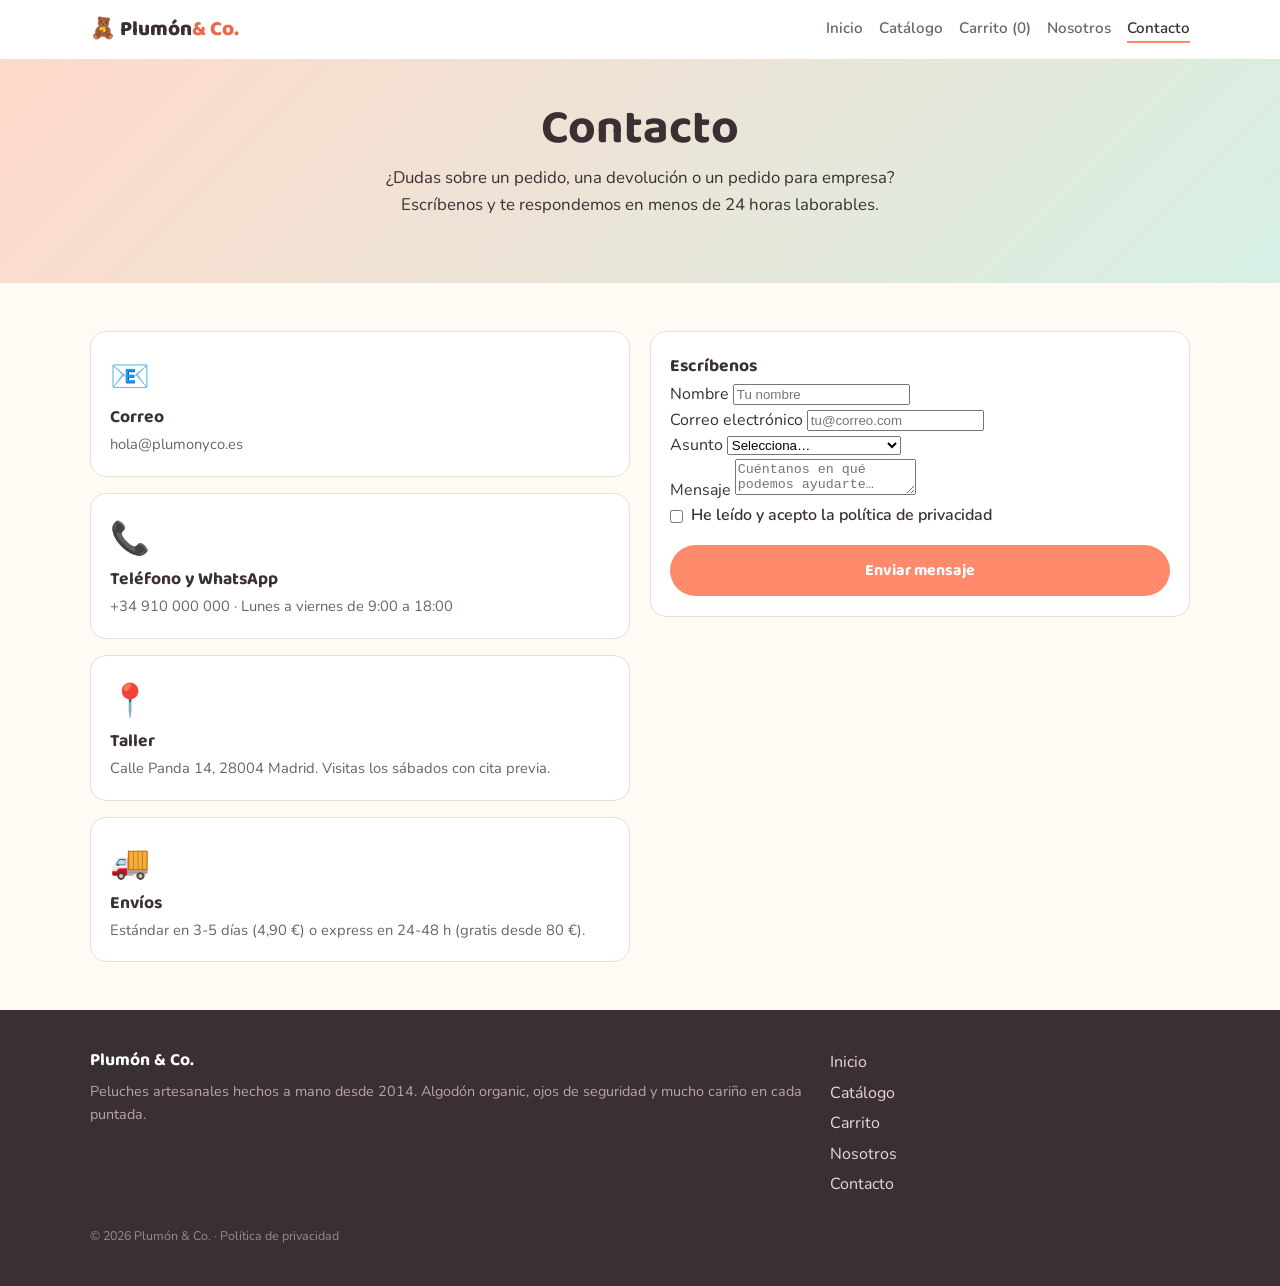
==== contacto.html @ fdba16e4 "first commit" ====
<!DOCTYPE html>
<html lang="es">
<head>
<meta charset="UTF-8">
<meta name="viewport" content="width=device-width, initial-scale=1.0">
<title>Contacto · Plumón &amp; Co.</title>
<link rel="preconnect" href="https://fonts.googleapis.com">
<link rel="preconnect" href="https://fonts.gstatic.com" crossorigin>
<link href="https://fonts.googleapis.com/css2?family=Baloo+2:wght@600;700;800&family=Nunito:wght@400;600;700&display=swap" rel="stylesheet">
<link rel="stylesheet" href="assets/css/styles.css">
</head>
<body>

<header class="header">
  <div class="container header__inner">
    <a class="logo" href="index.html">🧸 Plumón<span>&amp; Co.</span></a>
    <nav class="nav">
      <a href="index.html">Inicio</a>
      <a href="catalogo.html">Catálogo</a>
      <a href="carrito.html">Carrito (<span id="contador">0</span>)</a>
      <a href="nosotros.html">Nosotros</a>
      <a href="contacto.html" class="active">Contacto</a>
    </nav>
  </div>
</header>

<main>
  <section class="hero" style="padding:2.5rem 0">
    <div class="container">
      <h1>Contacto</h1>
      <p>¿Dudas sobre un pedido, una devolución o un pedido para empresa? Escríbenos y te respondemos en menos de 24 horas laborables.</p>
    </div>
  </section>

  <section class="section">
    <div class="container grid grid--2" style="align-items:start">

      <!-- DATOS DE CONTACTO -->
      <div>
        <div class="card" style="margin-bottom:1rem">
          <div class="card__icon">📧</div>
          <h3>Correo</h3>
          <p>hola@plumonyco.es</p>
        </div>
        <div class="card" style="margin-bottom:1rem">
          <div class="card__icon">📞</div>
          <h3>Teléfono y WhatsApp</h3>
          <p>+34 910 000 000 · Lunes a viernes de 9:00 a 18:00</p>
        </div>
        <div class="card" style="margin-bottom:1rem">
          <div class="card__icon">📍</div>
          <h3>Taller</h3>
          <p>Calle Panda 14, 28004 Madrid. Visitas los sábados con cita previa.</p>
        </div>
        <div class="card">
          <div class="card__icon">🚚</div>
          <h3>Envíos</h3>
          <p>Estándar en 3-5 días (4,90 €) o express en 24-48 h (gratis desde 80 €).</p>
        </div>
      </div>

      <!-- FORMULARIO 5 · CONTACTO -->
      <form class="card" id="form-contacto" novalidate>
        <h3>Escríbenos</h3>
        <div>
          <label for="contacto-nombre">Nombre</label>
          <input type="text" id="contacto-nombre" name="nombre" placeholder="Tu nombre" autocomplete="name">
          <p class="error" data-error="contacto-nombre"></p>
        </div>
        <div>
          <label for="contacto-email">Correo electrónico</label>
          <input type="email" id="contacto-email" name="email" placeholder="tu@correo.com" autocomplete="email">
          <p class="error" data-error="contacto-email"></p>
        </div>
        <div>
          <label for="contacto-asunto">Asunto</label>
          <select id="contacto-asunto" name="asunto">
            <option value="">Selecciona…</option>
            <option>Consulta sobre un pedido</option>
            <option>Devoluciones y cambios</option>
            <option>Pedidos para empresa</option>
            <option>Otro asunto</option>
          </select>
          <p class="error" data-error="contacto-asunto"></p>
        </div>
        <div>
          <label for="contacto-mensaje">Mensaje</label>
          <textarea id="contacto-mensaje" name="mensaje" placeholder="Cuéntanos en qué podemos ayudarte…"></textarea>
          <p class="error" data-error="contacto-mensaje"></p>
        </div>
        <div class="form__check">
          <input type="checkbox" id="contacto-ok" name="privacidad">
          <label for="contacto-ok">He leído y acepto la política de privacidad</label>
        </div>
        <p class="error" data-error="contacto-ok"></p>
        <button type="submit" class="btn btn--block">Enviar mensaje</button>
      </form>
    </div>
  </section>
</main>

<footer class="footer">
  <div class="container">
    <div class="grid">
      <div>
        <h3>Plumón &amp; Co.</h3>
        <p>Peluches artesanales hechos a mano desde 2014. Algodón organic, ojos de seguridad y mucho cariño en cada puntada.</p>
      </div>
      <div>
        <ul>
          <li><a href="index.html">Inicio</a></li>
          <li><a href="catalogo.html">Catálogo</a></li>
          <li><a href="carrito.html">Carrito</a></li>
          <li><a href="nosotros.html">Nosotros</a></li>
          <li><a href="contacto.html">Contacto</a></li>
        </ul>
      </div>
    </div>
    <small>© <span id="anio">2026</span> Plumón &amp; Co. · Política de privacidad</small>
  </div>
</footer>

<div class="toast" id="toast"></div>
<script src="assets/js/app.js"></script>
</body>
</html>
---- assets/css/styles.css ----
/* ==========================================================
   Plumón & Co. — Estilos (compartidos por las 5 páginas)
   ========================================================== */

:root {
  --cream:   #fffaf3;
  --cream2:  #fff2e4;
  --peach:   #ff8a6b;
  --peach2:  #e96a4b;
  --coral:   #ffd9c9;
  --mint:    #7fc9a9;
  --mint2:   #d6f0e5;
  --sky2:    #dcecf8;
  --ink:     #3a2f33;
  --gray:    #6f6165;
  --line:    #eadfd6;
  --white:   #fff;
  --red:     #d64545;
  --green:   #2f9e6e;
  --r:       16px;
  --font1:   "Baloo 2", "Segoe UI", system-ui, sans-serif;
  --font2:   "Nunito", "Segoe UI", system-ui, sans-serif;
}

* { box-sizing: border-box; }

body {
  margin: 0;
  font-family: var(--font2);
  font-size: 16px;
  line-height: 1.6;
  color: var(--ink);
  background: var(--cream);
}

h1, h2, h3 { font-family: var(--font1); line-height: 1.2; margin: 0 0 .5rem; }
h1 { font-size: clamp(2rem, 5vw, 3rem); }
h2 { font-size: clamp(1.6rem, 4vw, 2.2rem); }
p  { margin: 0 0 1rem; }
a  { color: var(--peach2); }

.container { width: min(1100px, 92%); margin: 0 auto; }

/* ---------- Header ---------- */
.header {
  background: var(--white);
  border-bottom: 1px solid var(--line);
  position: sticky; top: 0; z-index: 50;
}
.header__inner {
  display: flex; align-items: center; gap: 1rem;
  padding: .8rem 0; flex-wrap: wrap;
}
.logo {
  font-family: var(--font1); font-weight: 800; font-size: 1.3rem;
  color: var(--ink); text-decoration: none; margin-right: auto;
}
.logo span { color: var(--peach2); }
.nav { display: flex; gap: 1rem; flex-wrap: wrap; }
.nav a { color: var(--gray); text-decoration: none; font-weight: 600; font-size: .95rem; }
.nav a:hover { color: var(--peach2); }
.nav a.active { color: var(--ink); border-bottom: 2px solid var(--peach); }

/* ---------- Botones ---------- */
.btn {
  display: inline-block; text-align: center; text-decoration: none;
  font-family: var(--font1); font-weight: 700; font-size: 1rem;
  padding: .7rem 1.4rem; border: 2px solid transparent; border-radius: 999px;
  background: var(--peach); color: #fff; cursor: pointer;
}
.btn:hover { background: var(--peach2); }
.btn--white { background: var(--white); color: var(--ink); border-color: var(--line); }
.btn--white:hover { background: var(--cream2); }
.btn--block { width: 100%; }
.btn--small { padding: .45rem .9rem; font-size: .9rem; }

/* ---------- Hero ---------- */
.hero {
  background: linear-gradient(135deg, var(--coral), var(--mint2));
  padding: 3.5rem 0; text-align: center;
}
.hero p { max-width: 55ch; margin: 0 auto 1.5rem; font-size: 1.05rem; }
.hero .btn { margin: 0 .25rem; }

/* ---------- Secciones ---------- */
.section { padding: 3rem 0; }
.section--alt { background: var(--white); border-block: 1px solid var(--line); }
.section__title { text-align: center; margin-bottom: 2rem; }
.section__title p { color: var(--gray); margin: 0; }

/* ---------- Tarjetas ---------- */
.grid { display: grid; gap: 1.2rem; }
.grid--4 { grid-template-columns: repeat(auto-fit, minmax(220px, 1fr)); }
.grid--2 { grid-template-columns: repeat(auto-fit, minmax(300px, 1fr)); }

.card {
  background: var(--white); border: 1px solid var(--line);
  border-radius: var(--r); padding: 1.2rem;
}
.card__icon { font-size: 2rem; }
.card h3 { font-size: 1.1rem; margin: .3rem 0; }
.card p { color: var(--gray); font-size: .92rem; margin: 0; }

.plush {
  background: var(--white); border: 1px solid var(--line); border-radius: var(--r);
  padding: 1rem; text-align: center;
}
.plush__emoji { font-size: 3.5rem; }
.plush h3 { font-size: 1.05rem; margin: .4rem 0 .2rem; }
.plush p { color: var(--gray); font-size: .85rem; min-height: 2.6em; }
.plush__price { font-family: var(--font1); font-weight: 800; font-size: 1.2rem; margin: .5rem 0; }

/* ---------- Formularios ---------- */
.form { max-width: 620px; margin: 0 auto; }
.form--wide { max-width: 100%; }
.form label { display: block; font-weight: 700; font-size: .9rem; margin-bottom: .3rem; }
.form input, .form select, .form textarea {
  width: 100%; font-family: var(--font2); font-size: 1rem; color: var(--ink);
  background: var(--cream); border: 2px solid var(--line); border-radius: 10px;
  padding: .65rem .8rem; margin-bottom: 1rem;
}
.form input:focus, .form select:focus, .form textarea:focus {
  outline: none; background: #fff; border-color: var(--peach);
}
.form textarea { resize: vertical; min-height: 90px; }
.form__row { display: grid; gap: 0 1rem; grid-template-columns: 1fr 1fr; }
.form__check { display: flex; align-items: center; gap: .5rem; margin-bottom: 1rem; }
.form__check input { width: auto; margin: 0; }
.form__check label { margin: 0; font-weight: 600; }
.form .error { display: none; color: var(--red); font-size: .82rem; margin: -.7rem 0 .8rem; }
.form .error.on { display: block; }
.form input.bad, .form textarea.bad, .form select.bad { border-color: var(--red); background: #fff5f5; }
.form__hint { color: var(--gray); font-size: .82rem; margin: -.6rem 0 1rem; }

/* ---------- Carrito ---------- */
.cart-list { list-style: none; padding: 0; margin: 0 0 1.5rem; }
.cart-list li {
  display: flex; align-items: center; gap: 1rem;
  padding: .8rem 0; border-bottom: 1px solid var(--line);
}
.cart-list li:last-child { border-bottom: none; }
.cart-list .emoji { font-size: 2rem; }
.cart-list .name { font-weight: 700; }
.cart-list .meta { font-size: .85rem; color: var(--gray); }
.cart-list .price { margin-left: auto; font-family: var(--font1); font-weight: 800; }
.cart-list button {
  background: none; border: none; color: var(--red); cursor: pointer;
  text-decoration: underline; font-size: .8rem; padding: 0;
}
.total { font-family: var(--font1); font-weight: 800; font-size: 1.3rem; text-align: right; }

/* ---------- Aviso flotante ---------- */
.toast {
  position: fixed; left: 50%; bottom: 24px; transform: translateX(-50%);
  background: var(--ink); color: #fff; padding: .8rem 1.4rem;
  border-radius: 999px; font-weight: 700; box-shadow: 0 10px 30px rgba(0,0,0,.2);
  z-index: 90; max-width: 90vw; text-align: center;
}
.toast:empty { display: none; }
.toast.ok { background: var(--green); }
.toast.err { background: var(--red); }

/* ---------- Footer ---------- */
.footer {
  background: var(--ink); color: #e7dad6;
  padding: 2.5rem 0; margin-top: 0;
}
.footer a { color: #e7dad6; text-decoration: none; }
.footer a:hover { color: var(--peach); }
.footer .grid { grid-template-columns: 2fr 1fr; }
.footer h3 { color: #fff; font-size: 1.1rem; }
.footer p { font-size: .9rem; color: #b8a7a3; }
.footer ul { list-style: none; padding: 0; margin: 0; }
.footer li { margin-bottom: .3rem; }
.footer small { display: block; margin-top: 1.5rem; font-size: .78rem; color: #9c8b87; }

/* ---------- Responsive ---------- */
@media (max-width: 640px) {
  .form__row { grid-template-columns: 1fr; }
  .footer .grid { grid-template-columns: 1fr; }
  .nav { width: 100%; justify-content: space-between; }
}
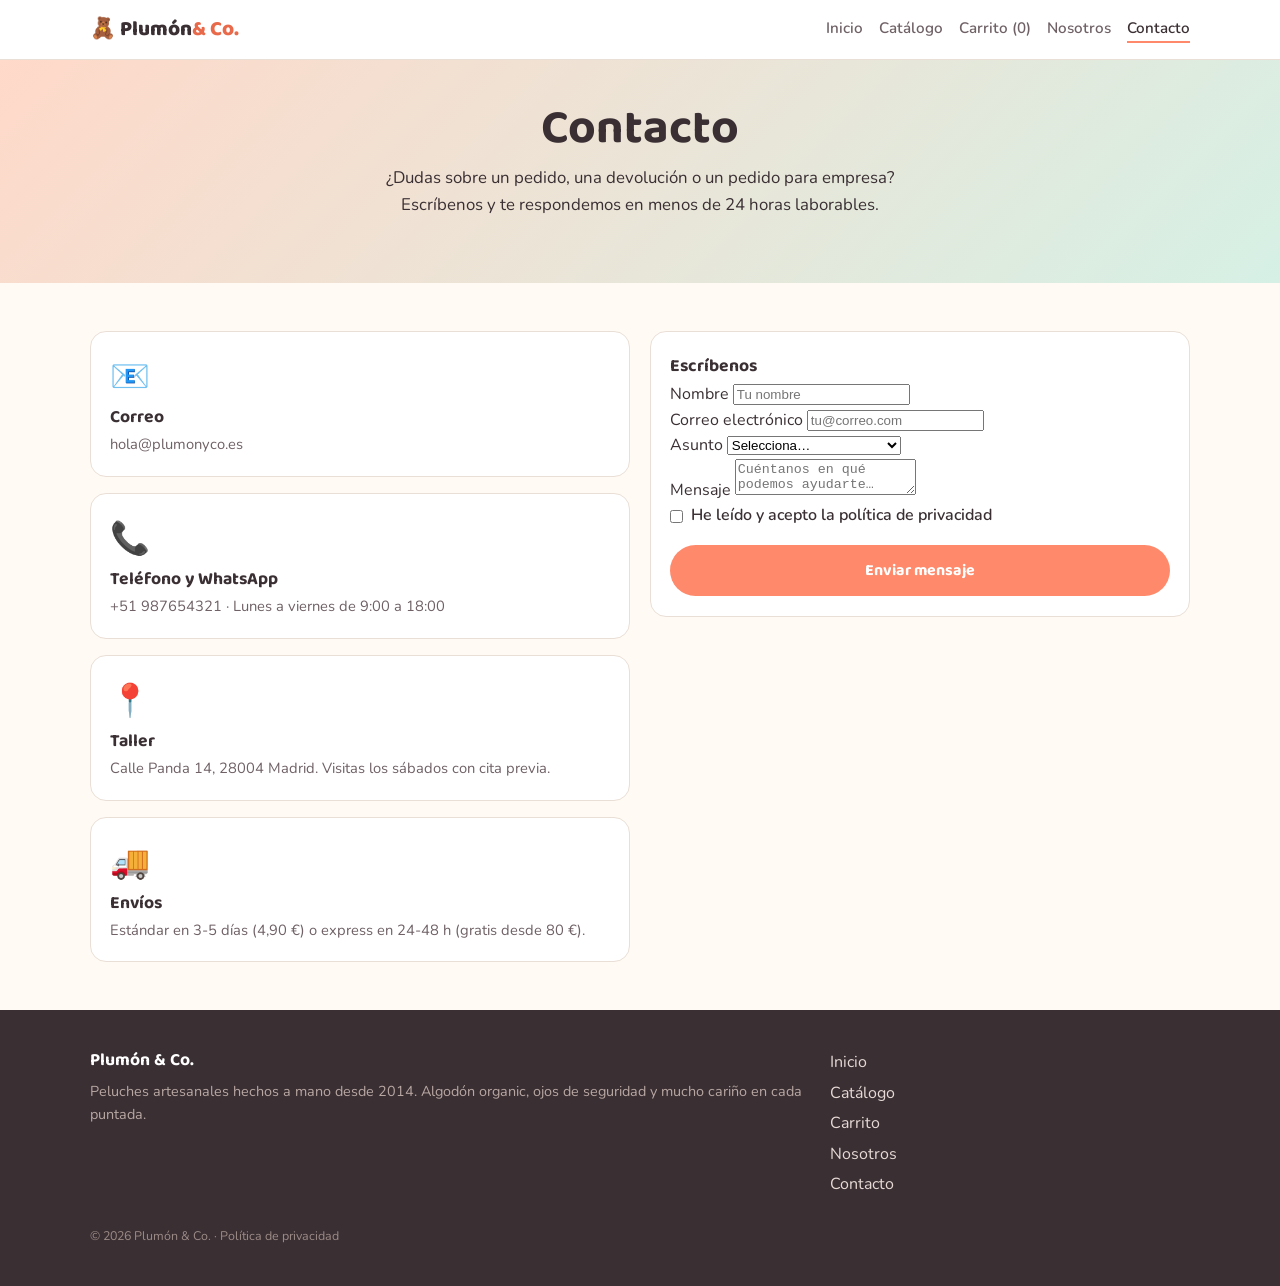
==== commit 76b2b70b: "cambio de numero de telefono" ====
--- a/contacto.html
+++ b/contacto.html
@@ -44,8 +44,9 @@
         </div>
         <div class="card" style="margin-bottom:1rem">
           <div class="card__icon">📞</div>
+          <!-- cambio de numero de telefono-->
           <h3>Teléfono y WhatsApp</h3>
-          <p>+34 910 000 000 · Lunes a viernes de 9:00 a 18:00</p>
+          <p>+51 987654321 · Lunes a viernes de 9:00 a 18:00</p>
         </div>
         <div class="card" style="margin-bottom:1rem">
           <div class="card__icon">📍</div>
